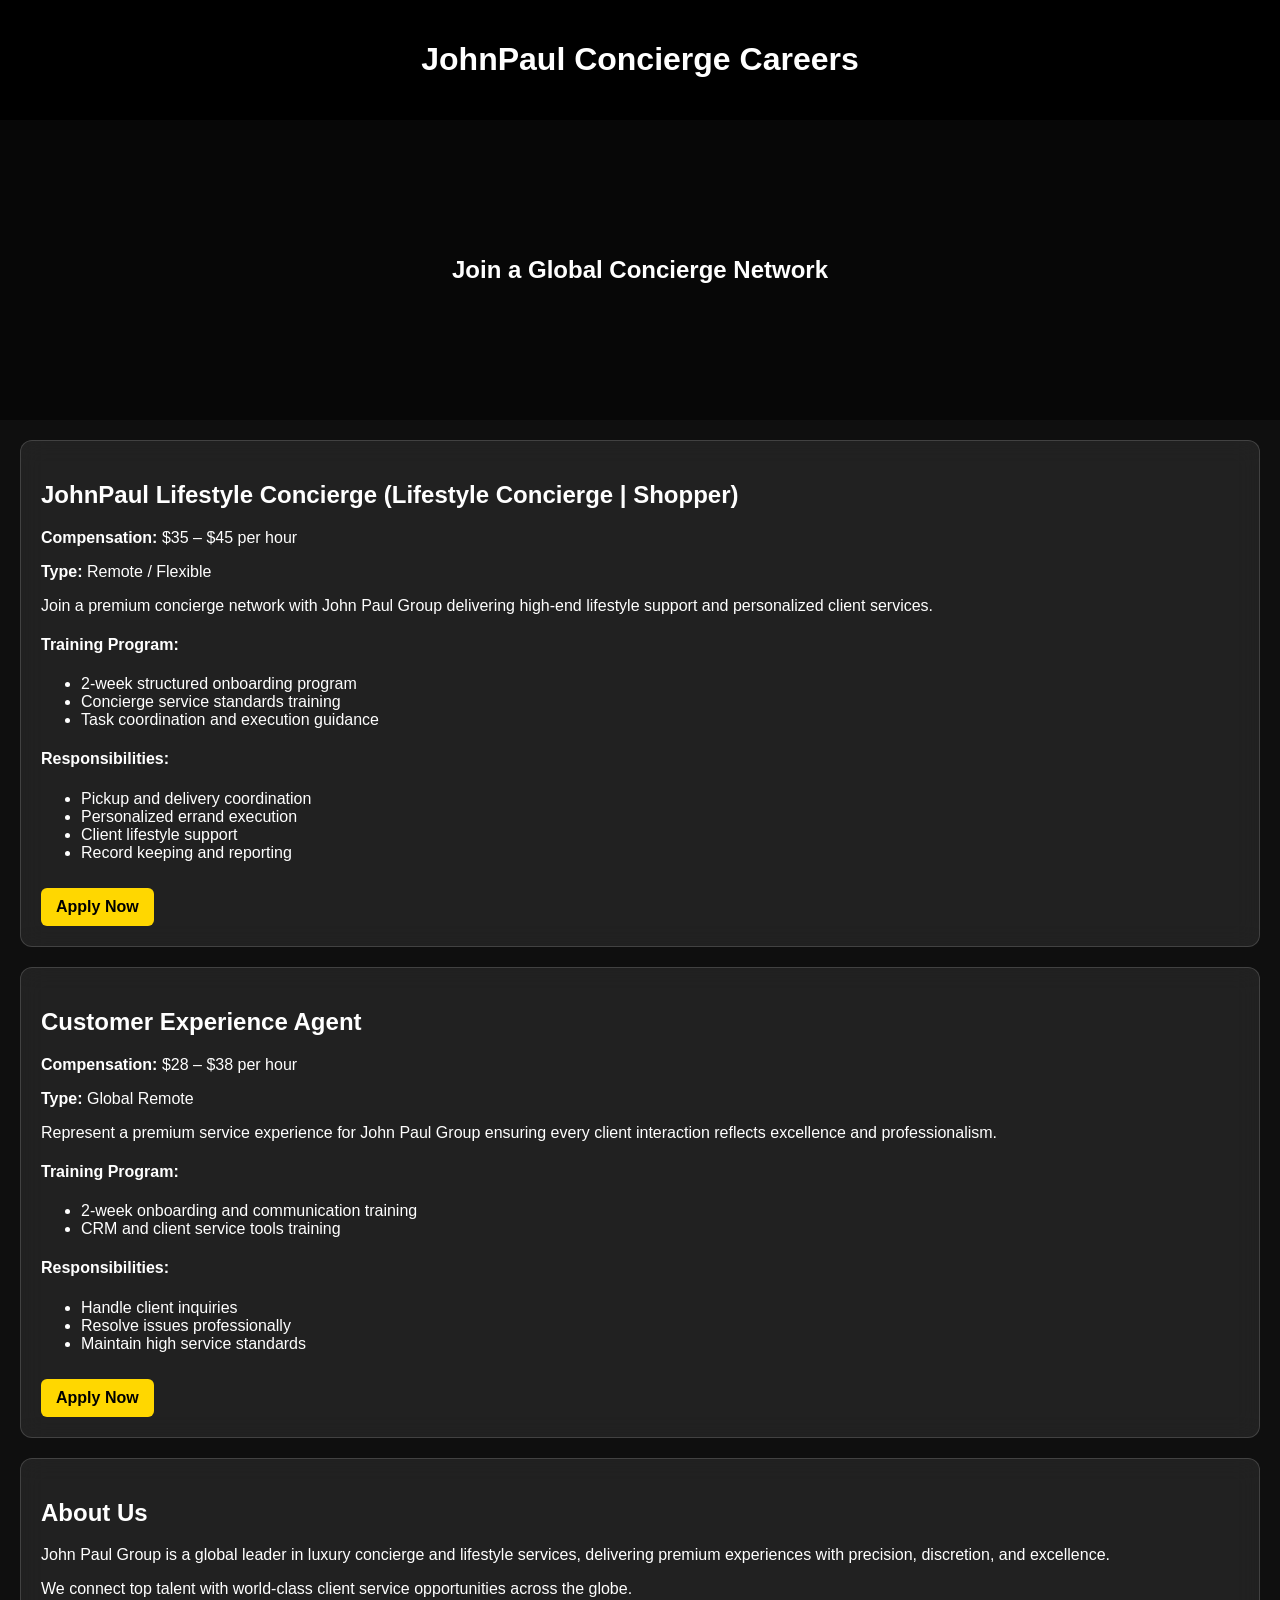
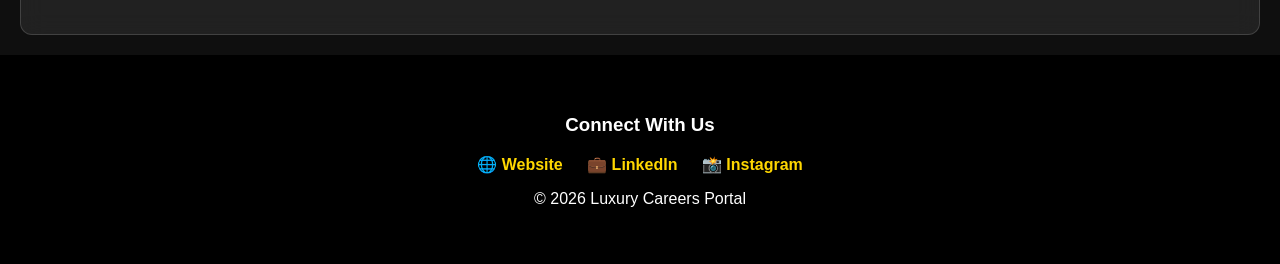
==== careers.html @ 52ace6d1 "first commit" ====
<!DOCTYPE html>
<html>
<head>
  <meta charset="UTF-8">
  <title>Open Careers</title>
  <link rel="stylesheet" href="css/styles.css">
</head>

<body>

<header class="header">
  <h1>JohnPaul Concierge Careers</h1>
</header>

<section class="hero-small">
    <div class="hero-overlay">
  <h2>Join a Global Concierge Network</h2>
  </div>
</section>

<!-- JOB 1 -->
<div class="job-card glass">
  <h2>JohnPaul Lifestyle Concierge (Lifestyle Concierge | Shopper)</h2>

  <p><strong>Compensation:</strong> $35 – $45 per hour</p>
  <p><strong>Type:</strong> Remote / Flexible</p>

  <p>
    Join a premium concierge network with John Paul Group
    delivering high-end lifestyle support and personalized client services.
  </p>

  <h4>Training Program:</h4>
  <ul>
    <li>2-week structured onboarding program</li>
    <li>Concierge service standards training</li>
    <li>Task coordination and execution guidance</li>
  </ul>

  <h4>Responsibilities:</h4>
  <ul>
    <li>Pickup and delivery coordination</li>
    <li>Personalized errand execution</li>
    <li>Client lifestyle support</li>
    <li>Record keeping and reporting</li>
  </ul>

  <a href="apply.html" class="btn">Apply Now</a>
</div>

<!-- JOB 2 -->
<div class="job-card glass">
  <h2>Customer Experience Agent</h2>

  <p><strong>Compensation:</strong> $28 – $38 per hour</p>
  <p><strong>Type:</strong> Global Remote</p>

  <p>
    Represent a premium service experience for John Paul Group
    ensuring every client interaction reflects excellence and professionalism.
  </p>

  <h4>Training Program:</h4>
  <ul>
    <li>2-week onboarding and communication training</li>
    <li>CRM and client service tools training</li>
  </ul>

  <h4>Responsibilities:</h4>
  <ul>
    <li>Handle client inquiries</li>
    <li>Resolve issues professionally</li>
    <li>Maintain high service standards</li>
  </ul>

  <a href="apply.html" class="btn">Apply Now</a>
</div>

<!-- ABOUT -->
<section class="about glass">
  <h2>About Us</h2>

  <p>
    John Paul Group is a global leader in luxury concierge and lifestyle services,
    delivering premium experiences with precision, discretion, and excellence.
  </p>

  <p>
    We connect top talent with world-class client service opportunities across the globe.
  </p>
</section>

<!-- SOCIAL -->
<footer class="footer">

  <h3>Connect With Us</h3>

  <div class="social-links">
    <a href="http://johnpaul.com" target="_blank">🌐 Website</a>
    <a href="http://linkedin.com/company/john-paul" target="_blank">💼 LinkedIn</a>
    <a href="http://instagram.com/johnpaulgroup" target="_blank">📸 Instagram</a>
  </div>

  <p>© 2026 Luxury Careers Portal</p>
</footer>

</body>
</html>
---- css/styles.css ----
body {
  margin: 0;
  font-family: Arial;
  background: #0f0f0f;
  color: white;
}

/* Center page */
.center {
  display: flex;
  justify-content: center;
  align-items: center;
  height: 100vh;
}

/* Header */
.header {
  background: black;
  padding: 20px;
  text-align: center;
}

/* Hero */
.hero {
  text-align: center;
  padding: 50px;
}

/* Glass effect */
.glass {
  background: rgba(255,255,255,0.08);
  backdrop-filter: blur(12px);
  border: 1px solid rgba(255,255,255,0.15);
  border-radius: 12px;
  margin: 20px;
  padding: 20px;
}

/* Buttons */
.btn {
  background: gold;
  color: black;
  padding: 10px 15px;
  text-decoration: none;
  display: inline-block;
  border-radius: 6px;
  font-weight: bold;
  margin-top: 10px;
}

/* Form */
.form {
  max-width: 500px;
  margin: auto;
  display: flex;
  flex-direction: column;
  gap: 10px;
  padding: 20px;
}

input, textarea {
  padding: 10px;
  border: none;
}

/* Social */
.footer {
  text-align: center;
  padding: 40px;
  background: black;
}

.social-links a {
  margin: 10px;
  color: gold;
  text-decoration: none;
  font-weight: bold;
}

.hero-small {
  height: 300px;
  background-image: url('https://images.unsplash.com/photo-1566073771259-6a8506099945');
  background-size: cover;
  background-position: center;
  position: relative;
  display: flex;
  align-items: center;
  justify-content: center;
}

/* dark overlay for luxury effect */
.hero-small::before {
  content: "";
  position: absolute;
  inset: 0;
  background: rgba(0, 0, 0, 0.55);
}

/* text on top */
.hero-overlay {
  position: relative;
  z-index: 1;
  color: white;
  text-align: center;
}
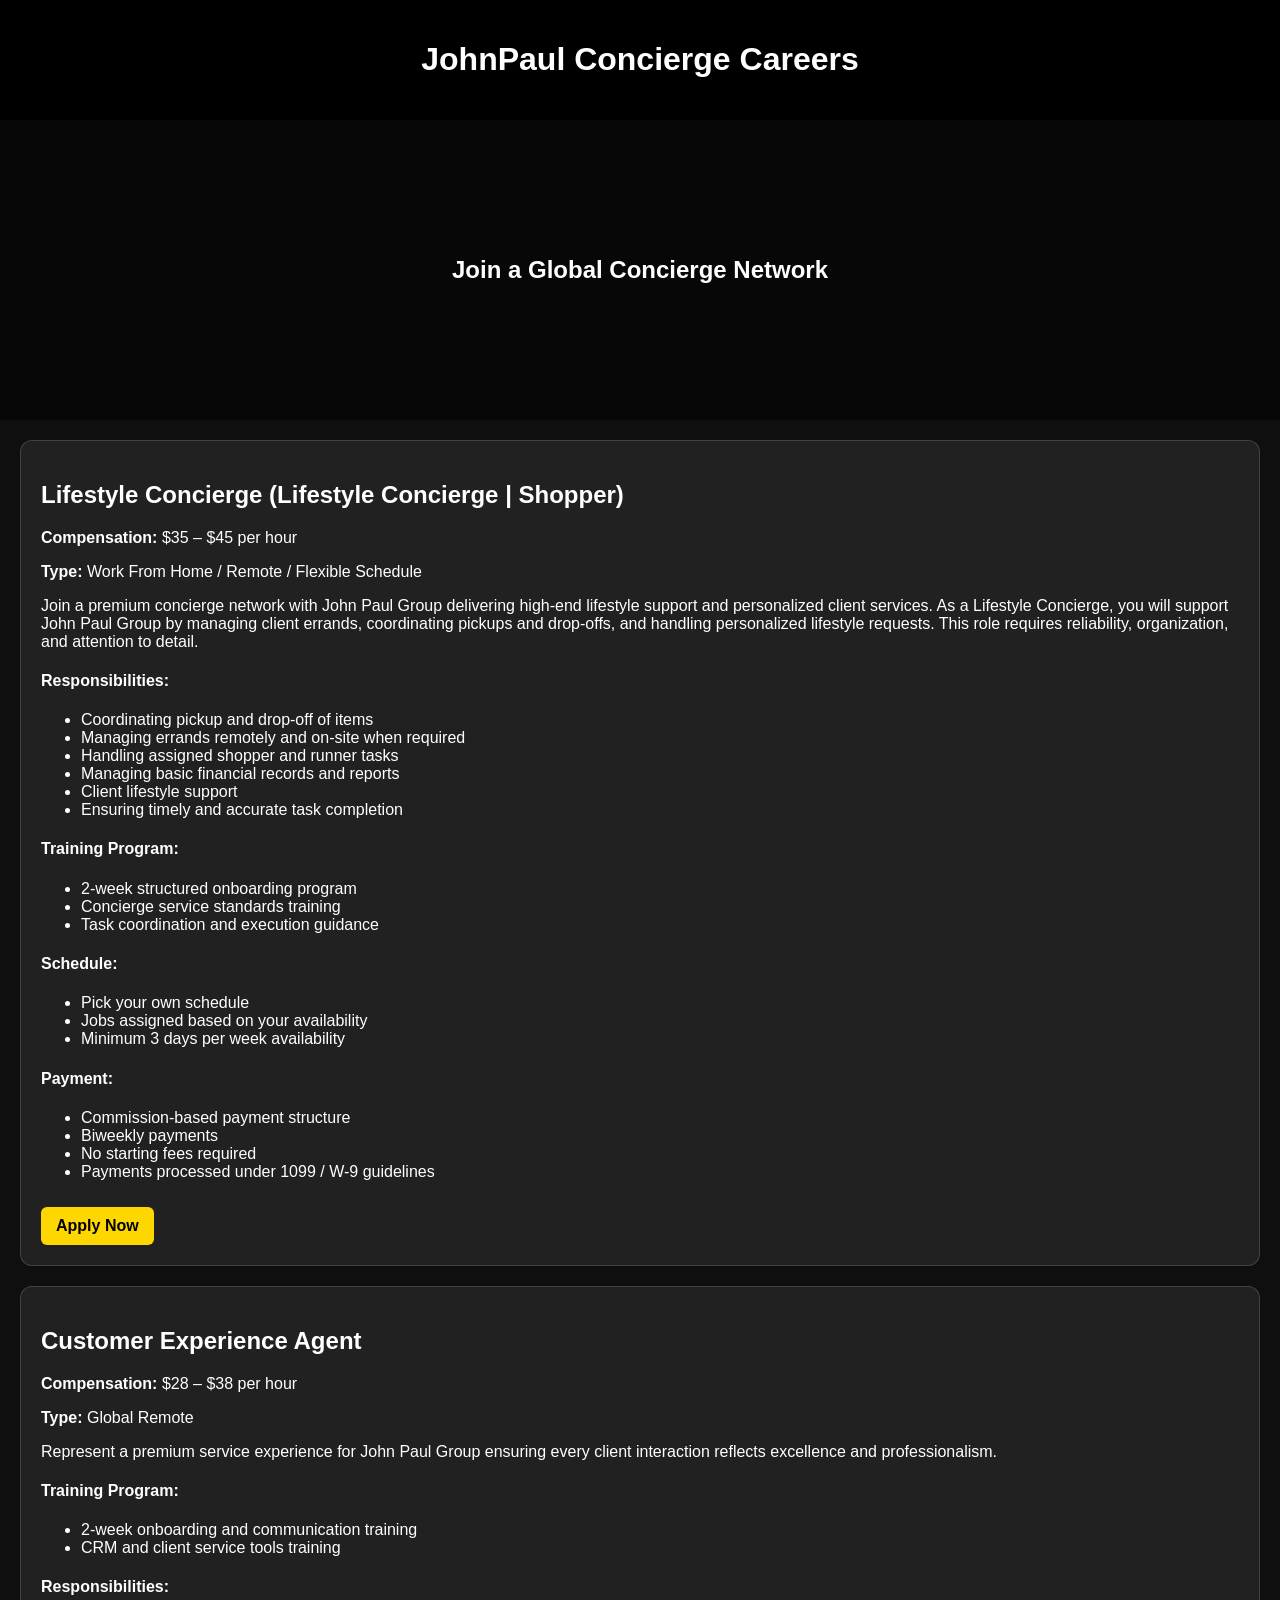
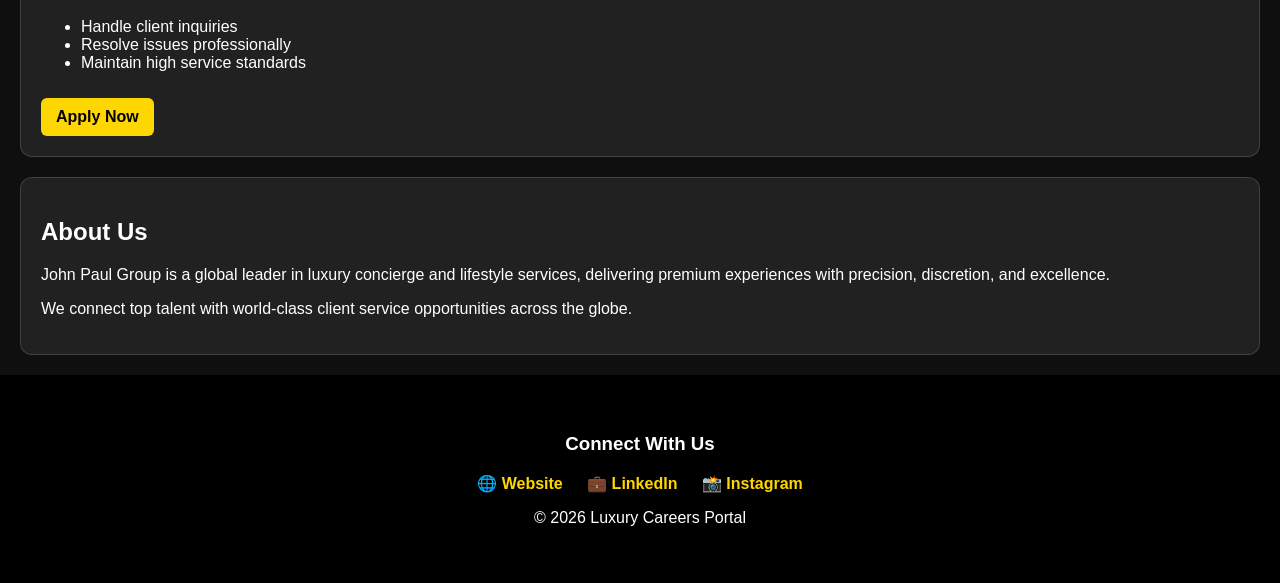
==== commit 8ca66b5a: "update careers.html" ====
--- a/careers.html
+++ b/careers.html
@@ -20,15 +20,29 @@
 
 <!-- JOB 1 -->
 <div class="job-card glass">
-  <h2>JohnPaul Lifestyle Concierge (Lifestyle Concierge | Shopper)</h2>
+  <h2>Lifestyle Concierge (Lifestyle Concierge | Shopper)</h2>
 
   <p><strong>Compensation:</strong> $35 – $45 per hour</p>
-  <p><strong>Type:</strong> Remote / Flexible</p>
+  <p><strong>Type:</strong> Work From Home / Remote / Flexible Schedule</p>
+
 
   <p>
     Join a premium concierge network with John Paul Group
-    delivering high-end lifestyle support and personalized client services.
+    delivering high-end lifestyle support and personalized client services. As a Lifestyle Concierge, you will support John Paul Group by managing client errands, coordinating pickups and drop-offs,
+    and handling personalized lifestyle requests. This role requires reliability, organization, and attention to detail.
+
   </p>
+
+   <h4>Responsibilities:</h4>
+  <ul>
+    <li>Coordinating pickup and drop-off of items</li>
+    <li>Managing errands remotely and on-site when required</li>
+    <li>Handling assigned shopper and runner tasks</li>
+    <li>Managing basic financial records and reports</li>
+    <li>Client lifestyle support</li>
+    <li>Ensuring timely and accurate task completion</li>
+  </ul>
+
 
   <h4>Training Program:</h4>
   <ul>
@@ -37,13 +51,21 @@
     <li>Task coordination and execution guidance</li>
   </ul>
 
-  <h4>Responsibilities:</h4>
+  <h4>Schedule:</h4>
   <ul>
-    <li>Pickup and delivery coordination</li>
-    <li>Personalized errand execution</li>
-    <li>Client lifestyle support</li>
-    <li>Record keeping and reporting</li>
+    <li>Pick your own schedule</li>
+    <li>Jobs assigned based on your availability</li>
+    <li>Minimum 3 days per week availability</li>
   </ul>
+
+  <h4>Payment:</h4>
+  <ul>
+    <li>Commission-based payment structure</li>
+    <li>Biweekly payments</li>
+    <li>No starting fees required</li>
+    <li>Payments processed under 1099 / W-9 guidelines</li>
+  </ul>
+
 
   <a href="apply.html" class="btn">Apply Now</a>
 </div>
